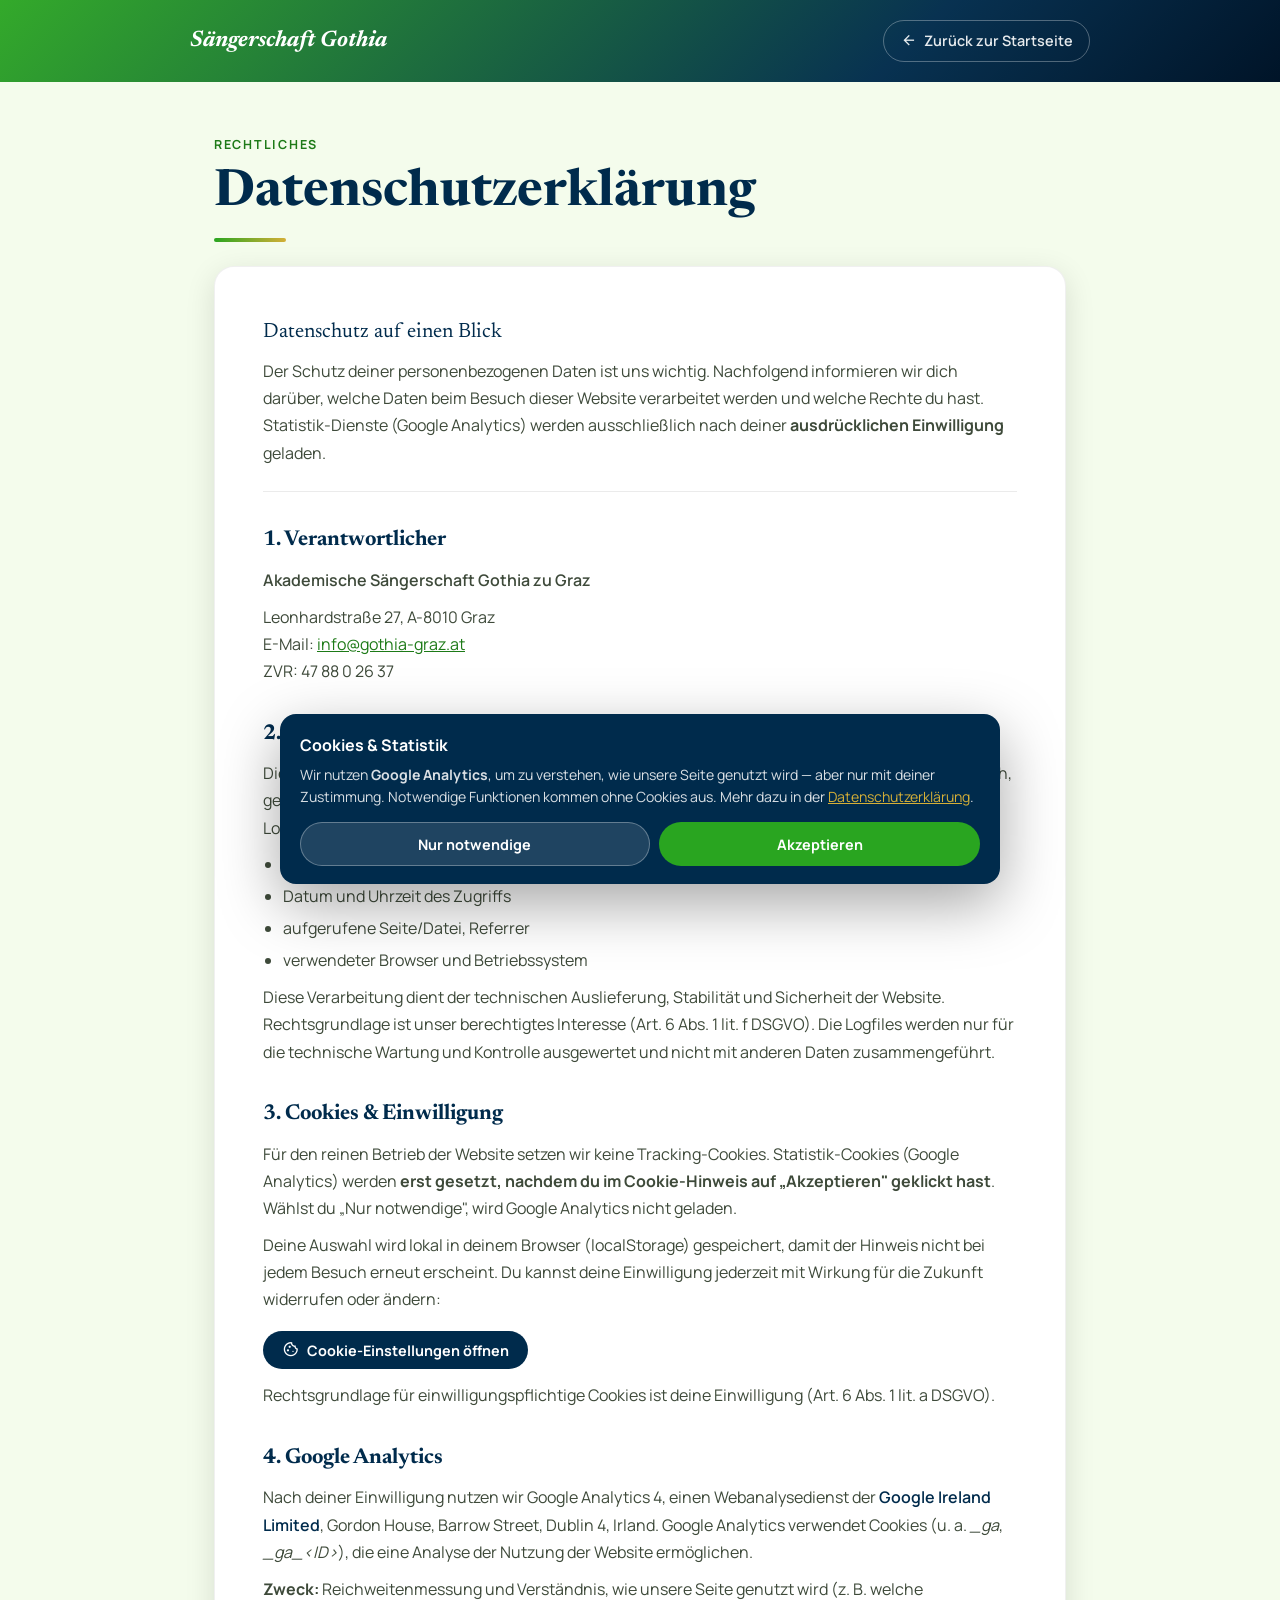
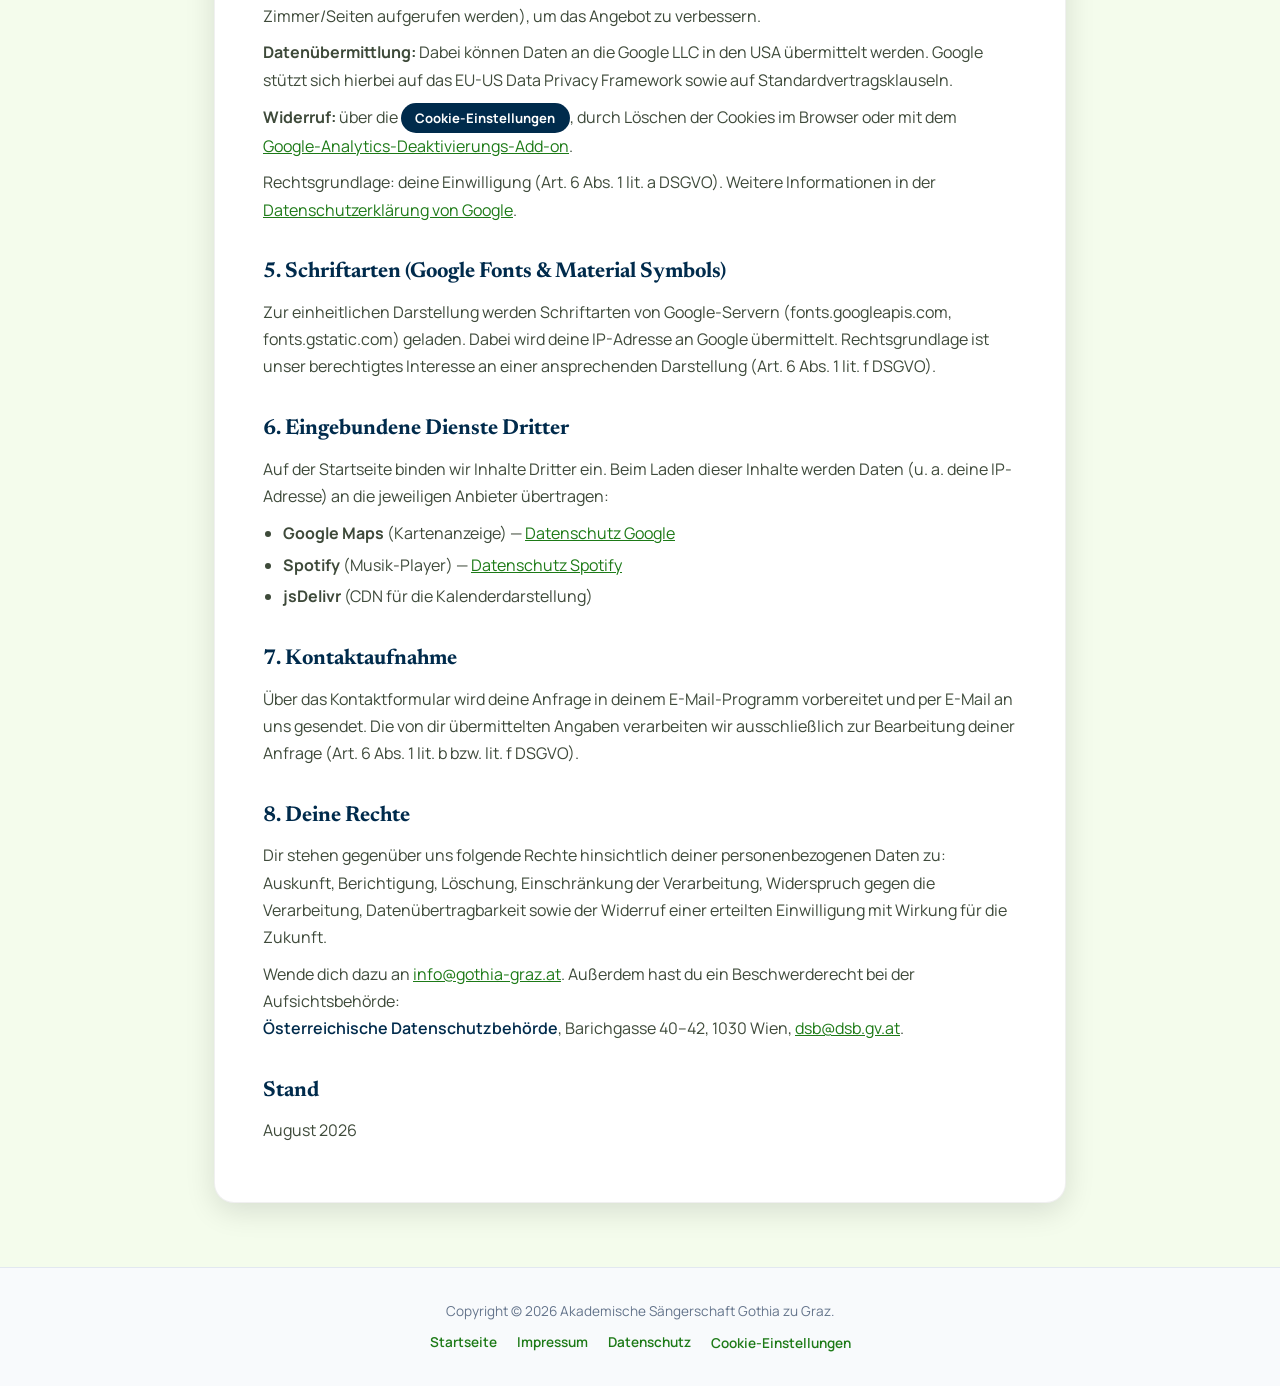
==== docs/datenschutz.html @ c9a230f4 "Cookie-Consent (Opt-in) + Datenschutzerklärung - Google Analytics lädt erst nach aktiver Zustimmung " ====
<!DOCTYPE html>
<html lang="de">
<head>
    <meta charset="utf-8"/>
    <meta content="width=device-width, initial-scale=1.0" name="viewport"/>
    <!-- Cookie-Consent + Google Analytics (lädt erst nach Zustimmung) -->
    <script src="consent.js" defer></script>
    <title>Datenschutzerklärung — Akademische Sängerschaft Gothia zu Graz</title>
    <link href="https://fonts.googleapis.com/css2?family=Newsreader:ital,opsz,wght@0,6..72,200..800;1,6..72,200..800&family=Manrope:wght@200..800&display=swap" rel="stylesheet"/>
    <link href="https://fonts.googleapis.com/css2?family=Material+Symbols+Outlined:wght,FILL@100..700,0..1&display=swap" rel="stylesheet"/>
    <style>
        :root {
            --primary: #29a520;
            --primary-dark: #1d7a17;
            --navy: #002b4c;
            --gold: #d4af37;
            --surface: #f4fcec;
            --on-surface: #171d14;
            --on-surface-variant: #3e4a3a;
            --white: #ffffff;
            --font-headline: 'Newsreader', serif;
            --font-body: 'Manrope', sans-serif;
            --radius-lg: 1.25rem;
            --shadow-md: 0 8px 30px rgba(0,0,0,0.12);
            --transition: 0.28s cubic-bezier(0.23,1,0.32,1);
        }
        *, *::before, *::after { box-sizing: border-box; margin: 0; padding: 0; }
        html { scroll-behavior: smooth; }
        body {
            background: var(--surface);
            font-family: var(--font-body);
            color: var(--on-surface);
            line-height: 1.7;
            overflow-x: hidden;
        }
        a { color: var(--primary-dark); }

        .page-header {
            position: relative;
            background: linear-gradient(135deg, rgba(41,165,32,0.95) 0%, rgba(0,43,76,0.97) 70%, rgba(0,20,40,1) 100%);
            color: var(--white);
            padding: 1.25rem 1.5rem;
        }
        .page-header .bar {
            max-width: 900px; margin: 0 auto;
            display: flex; align-items: center; justify-content: space-between;
            gap: 1rem; flex-wrap: wrap;
        }
        .brand {
            font-family: var(--font-headline); font-style: italic; font-weight: 700;
            font-size: 1.4rem; color: var(--white); text-decoration: none;
        }
        .back-link {
            display: inline-flex; align-items: center; gap: 0.4rem;
            color: rgba(255,255,255,0.9); text-decoration: none; font-weight: 600; font-size: 0.9rem;
            padding: 0.5rem 1rem; border: 1px solid rgba(255,255,255,0.3); border-radius: 99px;
            transition: background var(--transition), border-color var(--transition);
        }
        .back-link:hover { background: rgba(255,255,255,0.14); border-color: rgba(255,255,255,0.6); }
        .back-link .material-symbols-outlined { font-size: 1.1rem; }

        .page-title { max-width: 900px; margin: 3rem auto 1.5rem; padding: 0 1.5rem; }
        .page-title .eyebrow {
            display: inline-block; font-size: 0.78rem; font-weight: 700; letter-spacing: 0.14em;
            text-transform: uppercase; color: var(--primary-dark); margin-bottom: 0.6rem;
        }
        .page-title h1 {
            font-family: var(--font-headline); font-size: clamp(2.2rem, 6vw, 3.2rem);
            line-height: 1.1; color: var(--navy);
        }
        .page-title .title-bar {
            width: 72px; height: 4px;
            background: linear-gradient(90deg, var(--primary), var(--gold));
            border-radius: 4px; margin-top: 1rem;
        }

        main { max-width: 900px; margin: 0 auto 4rem; padding: 0 1.5rem; }
        .card {
            background: var(--white); border: 1px solid rgba(0,0,0,0.06);
            border-radius: var(--radius-lg); box-shadow: var(--shadow-md);
            padding: clamp(1.5rem, 4vw, 3rem);
        }
        .lead { font-family: var(--font-headline); font-size: 1.3rem; color: var(--navy); margin-bottom: 0.5rem; }
        .intro { color: var(--on-surface-variant); margin-bottom: 1.5rem; padding-bottom: 1.5rem; border-bottom: 1px solid rgba(0,0,0,0.08); }
        section.block { margin-top: 1.9rem; }
        section.block h2 { font-family: var(--font-headline); font-size: 1.35rem; color: var(--navy); margin-bottom: 0.5rem; }
        section.block p { color: var(--on-surface-variant); margin-bottom: 0.6rem; }
        section.block ul { color: var(--on-surface-variant); margin: 0.3rem 0 0.6rem 1.25rem; }
        section.block li { margin-bottom: 0.3rem; }
        .addr { font-weight: 600; color: var(--navy); }
        .btn-settings {
            display: inline-flex; align-items: center; gap: 0.4rem;
            background: var(--navy); color: var(--white); border: none; cursor: pointer;
            font-family: inherit; font-weight: 700; font-size: 0.9rem;
            padding: 0.6rem 1.2rem; border-radius: 99px; margin-top: 0.5rem;
            transition: background var(--transition), transform var(--transition);
        }
        .btn-settings:hover { background: #013a66; transform: translateY(-1px); }

        footer {
            background: #f8fafc; border-top: 1px solid #e2e8f0;
            padding: 2rem 1.5rem; text-align: center; color: #64748b; font-size: 0.85rem;
        }
        footer a { color: var(--primary-dark); text-decoration: none; font-weight: 600; }
        footer a:hover { text-decoration: underline; }
        footer .legal { margin-top: 0.5rem; display: flex; gap: 1.25rem; justify-content: center; flex-wrap: wrap; }
        footer .legal button {
            background: none; border: none; cursor: pointer; color: var(--primary-dark);
            font-weight: 600; font-size: 0.85rem; font-family: inherit; padding: 0;
        }
        footer .legal button:hover { text-decoration: underline; }
    </style>
</head>
<body>
    <header class="page-header">
        <div class="bar">
            <a href="index.html" class="brand">Sängerschaft Gothia</a>
            <a href="index.html" class="back-link">
                <span class="material-symbols-outlined">arrow_back</span>
                Zurück zur Startseite
            </a>
        </div>
    </header>

    <div class="page-title">
        <span class="eyebrow">Rechtliches</span>
        <h1>Datenschutzerklärung</h1>
        <div class="title-bar"></div>
    </div>

    <main>
        <div class="card">
            <p class="lead">Datenschutz auf einen Blick</p>
            <p class="intro">Der Schutz deiner personenbezogenen Daten ist uns wichtig. Nachfolgend informieren wir dich darüber, welche Daten beim Besuch dieser Website verarbeitet werden und welche Rechte du hast. Statistik-Dienste (Google Analytics) werden ausschließlich nach deiner <strong>ausdrücklichen Einwilligung</strong> geladen.</p>

            <section class="block">
                <h2>1. Verantwortlicher</h2>
                <p class="addr">Akademische Sängerschaft Gothia zu Graz</p>
                <p>Leonhardstraße 27, A-8010 Graz<br>
                E-Mail: <a href="mailto:info@gothia-graz.at">info@gothia-graz.at</a><br>
                ZVR: 47 88 0 26 37</p>
            </section>

            <section class="block">
                <h2>2. Hosting &amp; Server-Logfiles</h2>
                <p>Diese Website wird bei der <span class="addr">World4You Internet Services GmbH</span>, Hafenstraße 35, 4020 Linz, Österreich, gehostet. Beim Aufruf der Seiten werden vom Server automatisch Zugriffsdaten in sogenannten Logfiles verarbeitet:</p>
                <ul>
                    <li>IP-Adresse des anfragenden Geräts</li>
                    <li>Datum und Uhrzeit des Zugriffs</li>
                    <li>aufgerufene Seite/Datei, Referrer</li>
                    <li>verwendeter Browser und Betriebssystem</li>
                </ul>
                <p>Diese Verarbeitung dient der technischen Auslieferung, Stabilität und Sicherheit der Website. Rechtsgrundlage ist unser berechtigtes Interesse (Art. 6 Abs. 1 lit. f DSGVO). Die Logfiles werden nur für die technische Wartung und Kontrolle ausgewertet und nicht mit anderen Daten zusammengeführt.</p>
            </section>

            <section class="block">
                <h2>3. Cookies &amp; Einwilligung</h2>
                <p>Für den reinen Betrieb der Website setzen wir keine Tracking-Cookies. Statistik-Cookies (Google Analytics) werden <strong>erst gesetzt, nachdem du im Cookie-Hinweis auf „Akzeptieren" geklickt hast</strong>. Wählst du „Nur notwendige", wird Google Analytics nicht geladen.</p>
                <p>Deine Auswahl wird lokal in deinem Browser (localStorage) gespeichert, damit der Hinweis nicht bei jedem Besuch erneut erscheint. Du kannst deine Einwilligung jederzeit mit Wirkung für die Zukunft widerrufen oder ändern:</p>
                <button type="button" class="btn-settings" onclick="gothiaCookieSettings();return false;">
                    <span class="material-symbols-outlined" style="font-size:1.1rem;">cookie</span>
                    Cookie-Einstellungen öffnen
                </button>
                <p style="margin-top:0.8rem;">Rechtsgrundlage für einwilligungspflichtige Cookies ist deine Einwilligung (Art. 6 Abs. 1 lit. a DSGVO).</p>
            </section>

            <section class="block">
                <h2>4. Google Analytics</h2>
                <p>Nach deiner Einwilligung nutzen wir Google Analytics 4, einen Webanalysedienst der <span class="addr">Google Ireland Limited</span>, Gordon House, Barrow Street, Dublin 4, Irland. Google Analytics verwendet Cookies (u. a. <em>_ga</em>, <em>_ga_&lt;ID&gt;</em>), die eine Analyse der Nutzung der Website ermöglichen.</p>
                <p><strong>Zweck:</strong> Reichweitenmessung und Verständnis, wie unsere Seite genutzt wird (z. B. welche Zimmer/Seiten aufgerufen werden), um das Angebot zu verbessern.</p>
                <p><strong>Datenübermittlung:</strong> Dabei können Daten an die Google LLC in den USA übermittelt werden. Google stützt sich hierbei auf das EU-US Data Privacy Framework sowie auf Standardvertragsklauseln.</p>
                <p><strong>Widerruf:</strong> über die <button type="button" class="btn-settings" style="padding:0.35rem 0.9rem;font-size:0.82rem;margin:0;" onclick="gothiaCookieSettings();return false;">Cookie-Einstellungen</button>, durch Löschen der Cookies im Browser oder mit dem <a href="https://tools.google.com/dlpage/gaoptout" target="_blank" rel="noopener">Google-Analytics-Deaktivierungs-Add-on</a>.</p>
                <p>Rechtsgrundlage: deine Einwilligung (Art. 6 Abs. 1 lit. a DSGVO). Weitere Informationen in der <a href="https://policies.google.com/privacy" target="_blank" rel="noopener">Datenschutzerklärung von Google</a>.</p>
            </section>

            <section class="block">
                <h2>5. Schriftarten (Google Fonts &amp; Material Symbols)</h2>
                <p>Zur einheitlichen Darstellung werden Schriftarten von Google-Servern (fonts.googleapis.com, fonts.gstatic.com) geladen. Dabei wird deine IP-Adresse an Google übermittelt. Rechtsgrundlage ist unser berechtigtes Interesse an einer ansprechenden Darstellung (Art. 6 Abs. 1 lit. f DSGVO).</p>
            </section>

            <section class="block">
                <h2>6. Eingebundene Dienste Dritter</h2>
                <p>Auf der Startseite binden wir Inhalte Dritter ein. Beim Laden dieser Inhalte werden Daten (u. a. deine IP-Adresse) an die jeweiligen Anbieter übertragen:</p>
                <ul>
                    <li><strong>Google Maps</strong> (Kartenanzeige) — <a href="https://policies.google.com/privacy" target="_blank" rel="noopener">Datenschutz Google</a></li>
                    <li><strong>Spotify</strong> (Musik-Player) — <a href="https://www.spotify.com/at/legal/privacy-policy/" target="_blank" rel="noopener">Datenschutz Spotify</a></li>
                    <li><strong>jsDelivr</strong> (CDN für die Kalenderdarstellung)</li>
                </ul>
            </section>

            <section class="block">
                <h2>7. Kontaktaufnahme</h2>
                <p>Über das Kontaktformular wird deine Anfrage in deinem E-Mail-Programm vorbereitet und per E-Mail an uns gesendet. Die von dir übermittelten Angaben verarbeiten wir ausschließlich zur Bearbeitung deiner Anfrage (Art. 6 Abs. 1 lit. b bzw. lit. f DSGVO).</p>
            </section>

            <section class="block">
                <h2>8. Deine Rechte</h2>
                <p>Dir stehen gegenüber uns folgende Rechte hinsichtlich deiner personenbezogenen Daten zu: Auskunft, Berichtigung, Löschung, Einschränkung der Verarbeitung, Widerspruch gegen die Verarbeitung, Datenübertragbarkeit sowie der Widerruf einer erteilten Einwilligung mit Wirkung für die Zukunft.</p>
                <p>Wende dich dazu an <a href="mailto:info@gothia-graz.at">info@gothia-graz.at</a>. Außerdem hast du ein Beschwerderecht bei der Aufsichtsbehörde:<br>
                <span class="addr">Österreichische Datenschutzbehörde</span>, Barichgasse 40–42, 1030 Wien, <a href="mailto:dsb@dsb.gv.at">dsb@dsb.gv.at</a>.</p>
            </section>

            <section class="block">
                <h2>Stand</h2>
                <p>August 2026</p>
            </section>
        </div>
    </main>

    <footer>
        <p>Copyright © 2026 Akademische Sängerschaft Gothia zu Graz.</p>
        <div class="legal">
            <a href="index.html">Startseite</a>
            <a href="impressum.html">Impressum</a>
            <a href="datenschutz.html">Datenschutz</a>
            <button type="button" onclick="gothiaCookieSettings();return false;">Cookie-Einstellungen</button>
        </div>
    </footer>
</body>
</html>
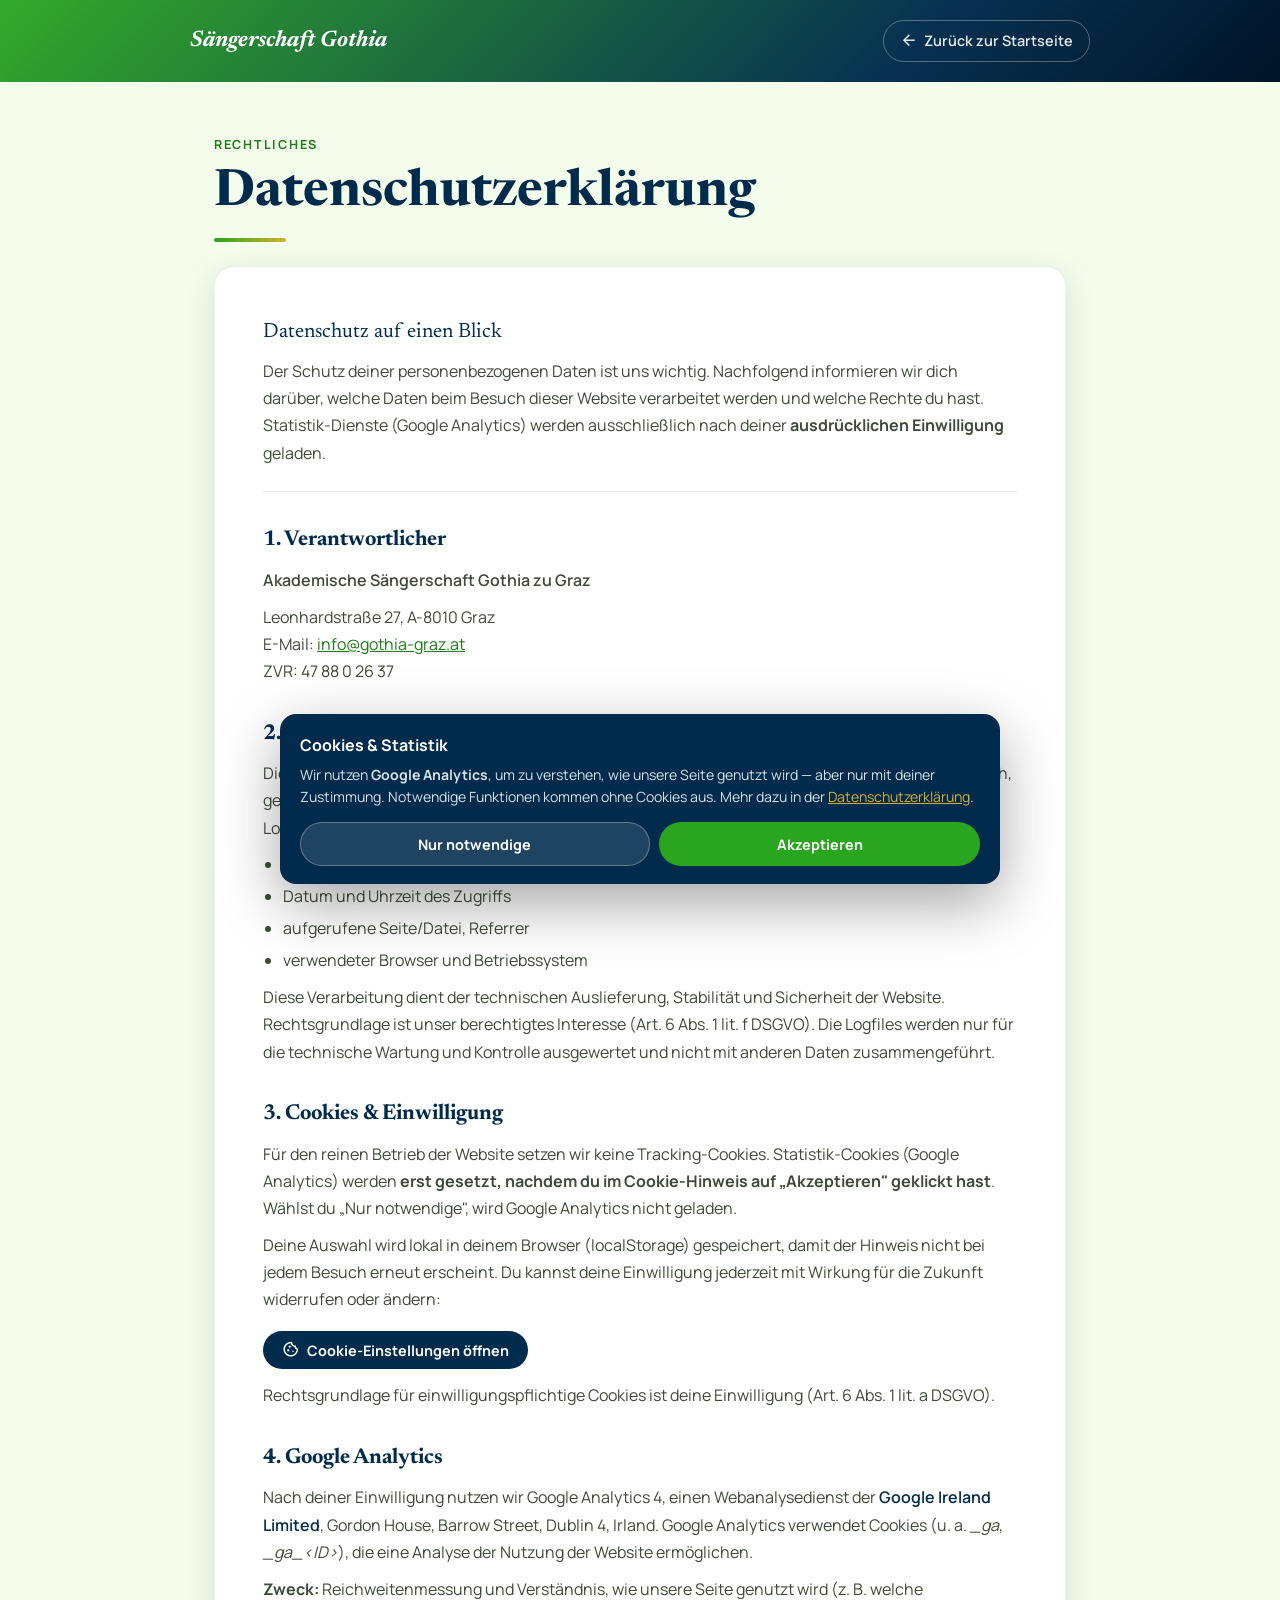
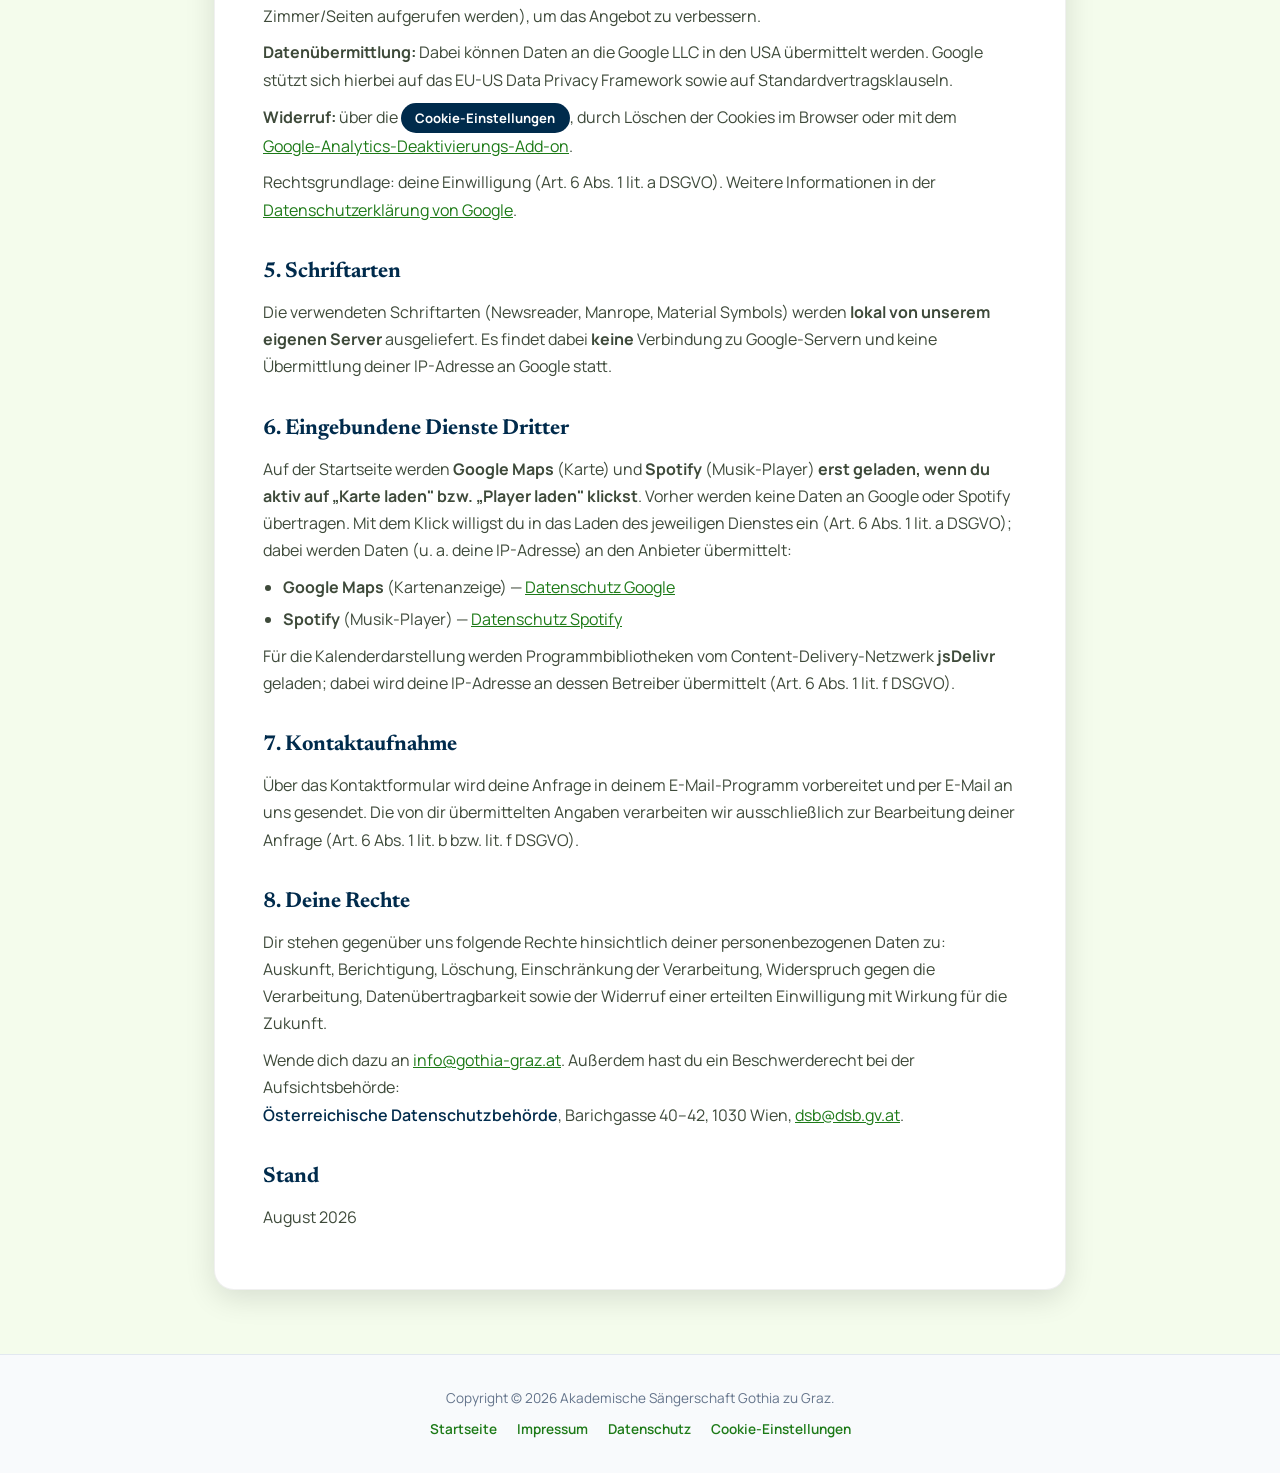
==== commit 2b118cbf: "DSGVO: Fonts selbst gehostet + Maps/Spotify Klick-zum-Laden - Google Fonts (Newsreader, Manrope) und" ====
--- a/docs/datenschutz.html
+++ b/docs/datenschutz.html
@@ -6,8 +6,7 @@
     <!-- Cookie-Consent + Google Analytics (lädt erst nach Zustimmung) -->
     <script src="consent.js" defer></script>
     <title>Datenschutzerklärung — Akademische Sängerschaft Gothia zu Graz</title>
-    <link href="https://fonts.googleapis.com/css2?family=Newsreader:ital,opsz,wght@0,6..72,200..800;1,6..72,200..800&family=Manrope:wght@200..800&display=swap" rel="stylesheet"/>
-    <link href="https://fonts.googleapis.com/css2?family=Material+Symbols+Outlined:wght,FILL@100..700,0..1&display=swap" rel="stylesheet"/>
+    <link href="fonts.css" rel="stylesheet"/>
     <style>
         :root {
             --primary: #29a520;
@@ -174,18 +173,18 @@
             </section>
 
             <section class="block">
-                <h2>5. Schriftarten (Google Fonts &amp; Material Symbols)</h2>
-                <p>Zur einheitlichen Darstellung werden Schriftarten von Google-Servern (fonts.googleapis.com, fonts.gstatic.com) geladen. Dabei wird deine IP-Adresse an Google übermittelt. Rechtsgrundlage ist unser berechtigtes Interesse an einer ansprechenden Darstellung (Art. 6 Abs. 1 lit. f DSGVO).</p>
+                <h2>5. Schriftarten</h2>
+                <p>Die verwendeten Schriftarten (Newsreader, Manrope, Material Symbols) werden <strong>lokal von unserem eigenen Server</strong> ausgeliefert. Es findet dabei <strong>keine</strong> Verbindung zu Google-Servern und keine Übermittlung deiner IP-Adresse an Google statt.</p>
             </section>
 
             <section class="block">
                 <h2>6. Eingebundene Dienste Dritter</h2>
-                <p>Auf der Startseite binden wir Inhalte Dritter ein. Beim Laden dieser Inhalte werden Daten (u. a. deine IP-Adresse) an die jeweiligen Anbieter übertragen:</p>
+                <p>Auf der Startseite werden <strong>Google Maps</strong> (Karte) und <strong>Spotify</strong> (Musik-Player) <strong>erst geladen, wenn du aktiv auf „Karte laden" bzw. „Player laden" klickst</strong>. Vorher werden keine Daten an Google oder Spotify übertragen. Mit dem Klick willigst du in das Laden des jeweiligen Dienstes ein (Art. 6 Abs. 1 lit. a DSGVO); dabei werden Daten (u. a. deine IP-Adresse) an den Anbieter übermittelt:</p>
                 <ul>
                     <li><strong>Google Maps</strong> (Kartenanzeige) — <a href="https://policies.google.com/privacy" target="_blank" rel="noopener">Datenschutz Google</a></li>
                     <li><strong>Spotify</strong> (Musik-Player) — <a href="https://www.spotify.com/at/legal/privacy-policy/" target="_blank" rel="noopener">Datenschutz Spotify</a></li>
-                    <li><strong>jsDelivr</strong> (CDN für die Kalenderdarstellung)</li>
                 </ul>
+                <p>Für die Kalenderdarstellung werden Programmbibliotheken vom Content-Delivery-Netzwerk <strong>jsDelivr</strong> geladen; dabei wird deine IP-Adresse an dessen Betreiber übermittelt (Art. 6 Abs. 1 lit. f DSGVO).</p>
             </section>
 
             <section class="block">
--- a/docs/fonts.css
+++ b/docs/fonts.css
@@ -0,0 +1,139 @@
+/* Selbst gehostete Schriften – keine Google-Server-Aufrufe.
+   Erzeugt aus den Google-Fonts-Stylesheets; Material Symbols auf
+   die verwendeten Icons subgesettet. */
+
+/* ── Newsreader & Manrope ── */
+/* cyrillic-ext */
+@font-face {
+  font-family: 'Manrope';
+  font-style: normal;
+  font-weight: 200 800;
+  font-display: swap;
+  src: url(fonts/xn7gYHE41ni1AdIRggqxSuXd.woff2) format('woff2');
+  unicode-range: U+0460-052F, U+1C80-1C8A, U+20B4, U+2DE0-2DFF, U+A640-A69F, U+FE2E-FE2F;
+}
+/* cyrillic */
+@font-face {
+  font-family: 'Manrope';
+  font-style: normal;
+  font-weight: 200 800;
+  font-display: swap;
+  src: url(fonts/xn7gYHE41ni1AdIRggOxSuXd.woff2) format('woff2');
+  unicode-range: U+0301, U+0400-045F, U+0490-0491, U+04B0-04B1, U+2116;
+}
+/* greek */
+@font-face {
+  font-family: 'Manrope';
+  font-style: normal;
+  font-weight: 200 800;
+  font-display: swap;
+  src: url(fonts/xn7gYHE41ni1AdIRggSxSuXd.woff2) format('woff2');
+  unicode-range: U+0370-0377, U+037A-037F, U+0384-038A, U+038C, U+038E-03A1, U+03A3-03FF;
+}
+/* vietnamese */
+@font-face {
+  font-family: 'Manrope';
+  font-style: normal;
+  font-weight: 200 800;
+  font-display: swap;
+  src: url(fonts/xn7gYHE41ni1AdIRggixSuXd.woff2) format('woff2');
+  unicode-range: U+0102-0103, U+0110-0111, U+0128-0129, U+0168-0169, U+01A0-01A1, U+01AF-01B0, U+0300-0301, U+0303-0304, U+0308-0309, U+0323, U+0329, U+1EA0-1EF9, U+20AB;
+}
+/* latin-ext */
+@font-face {
+  font-family: 'Manrope';
+  font-style: normal;
+  font-weight: 200 800;
+  font-display: swap;
+  src: url(fonts/xn7gYHE41ni1AdIRggmxSuXd.woff2) format('woff2');
+  unicode-range: U+0100-02BA, U+02BD-02C5, U+02C7-02CC, U+02CE-02D7, U+02DD-02FF, U+0304, U+0308, U+0329, U+1D00-1DBF, U+1E00-1E9F, U+1EF2-1EFF, U+2020, U+20A0-20AB, U+20AD-20C0, U+2113, U+2C60-2C7F, U+A720-A7FF;
+}
+/* latin */
+@font-face {
+  font-family: 'Manrope';
+  font-style: normal;
+  font-weight: 200 800;
+  font-display: swap;
+  src: url(fonts/xn7gYHE41ni1AdIRggexSg.woff2) format('woff2');
+  unicode-range: U+0000-00FF, U+0131, U+0152-0153, U+02BB-02BC, U+02C6, U+02DA, U+02DC, U+0304, U+0308, U+0329, U+2000-206F, U+20AC, U+2122, U+2191, U+2193, U+2212, U+2215, U+FEFF, U+FFFD;
+}
+/* vietnamese */
+@font-face {
+  font-family: 'Newsreader';
+  font-style: italic;
+  font-weight: 200 800;
+  font-display: swap;
+  src: url(fonts/cY9CfjOCX1hbuyalUrK439vCgYhCFpY.woff2) format('woff2');
+  unicode-range: U+0102-0103, U+0110-0111, U+0128-0129, U+0168-0169, U+01A0-01A1, U+01AF-01B0, U+0300-0301, U+0303-0304, U+0308-0309, U+0323, U+0329, U+1EA0-1EF9, U+20AB;
+}
+/* latin-ext */
+@font-face {
+  font-family: 'Newsreader';
+  font-style: italic;
+  font-weight: 200 800;
+  font-display: swap;
+  src: url(fonts/cY9CfjOCX1hbuyalUrK439vCgIhCFpY.woff2) format('woff2');
+  unicode-range: U+0100-02BA, U+02BD-02C5, U+02C7-02CC, U+02CE-02D7, U+02DD-02FF, U+0304, U+0308, U+0329, U+1D00-1DBF, U+1E00-1E9F, U+1EF2-1EFF, U+2020, U+20A0-20AB, U+20AD-20C0, U+2113, U+2C60-2C7F, U+A720-A7FF;
+}
+/* latin */
+@font-face {
+  font-family: 'Newsreader';
+  font-style: italic;
+  font-weight: 200 800;
+  font-display: swap;
+  src: url(fonts/cY9CfjOCX1hbuyalUrK439vCjohC.woff2) format('woff2');
+  unicode-range: U+0000-00FF, U+0131, U+0152-0153, U+02BB-02BC, U+02C6, U+02DA, U+02DC, U+0304, U+0308, U+0329, U+2000-206F, U+20AC, U+2122, U+2191, U+2193, U+2212, U+2215, U+FEFF, U+FFFD;
+}
+/* vietnamese */
+@font-face {
+  font-family: 'Newsreader';
+  font-style: normal;
+  font-weight: 200 800;
+  font-display: swap;
+  src: url(fonts/cY9AfjOCX1hbuyalUrK439HyjJBG.woff2) format('woff2');
+  unicode-range: U+0102-0103, U+0110-0111, U+0128-0129, U+0168-0169, U+01A0-01A1, U+01AF-01B0, U+0300-0301, U+0303-0304, U+0308-0309, U+0323, U+0329, U+1EA0-1EF9, U+20AB;
+}
+/* latin-ext */
+@font-face {
+  font-family: 'Newsreader';
+  font-style: normal;
+  font-weight: 200 800;
+  font-display: swap;
+  src: url(fonts/cY9AfjOCX1hbuyalUrK439DyjJBG.woff2) format('woff2');
+  unicode-range: U+0100-02BA, U+02BD-02C5, U+02C7-02CC, U+02CE-02D7, U+02DD-02FF, U+0304, U+0308, U+0329, U+1D00-1DBF, U+1E00-1E9F, U+1EF2-1EFF, U+2020, U+20A0-20AB, U+20AD-20C0, U+2113, U+2C60-2C7F, U+A720-A7FF;
+}
+/* latin */
+@font-face {
+  font-family: 'Newsreader';
+  font-style: normal;
+  font-weight: 200 800;
+  font-display: swap;
+  src: url(fonts/cY9AfjOCX1hbuyalUrK4397yjA.woff2) format('woff2');
+  unicode-range: U+0000-00FF, U+0131, U+0152-0153, U+02BB-02BC, U+02C6, U+02DA, U+02DC, U+0304, U+0308, U+0329, U+2000-206F, U+20AC, U+2122, U+2191, U+2193, U+2212, U+2215, U+FEFF, U+FFFD;
+}
+
+/* ── Material Symbols Outlined (Subset) ── */
+@font-face {
+  font-family: 'Material Symbols Outlined';
+  font-style: normal;
+  font-weight: 400;
+  font-display: swap;
+  src: url(fonts/material-symbols-subset.woff2) format('woff2');
+  unicode-range: U+20, U+33, U+5f, U+61-69, U+6b-77, U+79;
+}
+
+.material-symbols-outlined {
+  font-family: 'Material Symbols Outlined';
+  font-weight: normal;
+  font-style: normal;
+  font-size: 24px;
+  line-height: 1;
+  letter-spacing: normal;
+  text-transform: none;
+  display: inline-block;
+  white-space: nowrap;
+  word-wrap: normal;
+  direction: ltr;
+  -webkit-font-feature-settings: 'liga';
+  -webkit-font-smoothing: antialiased;
+}
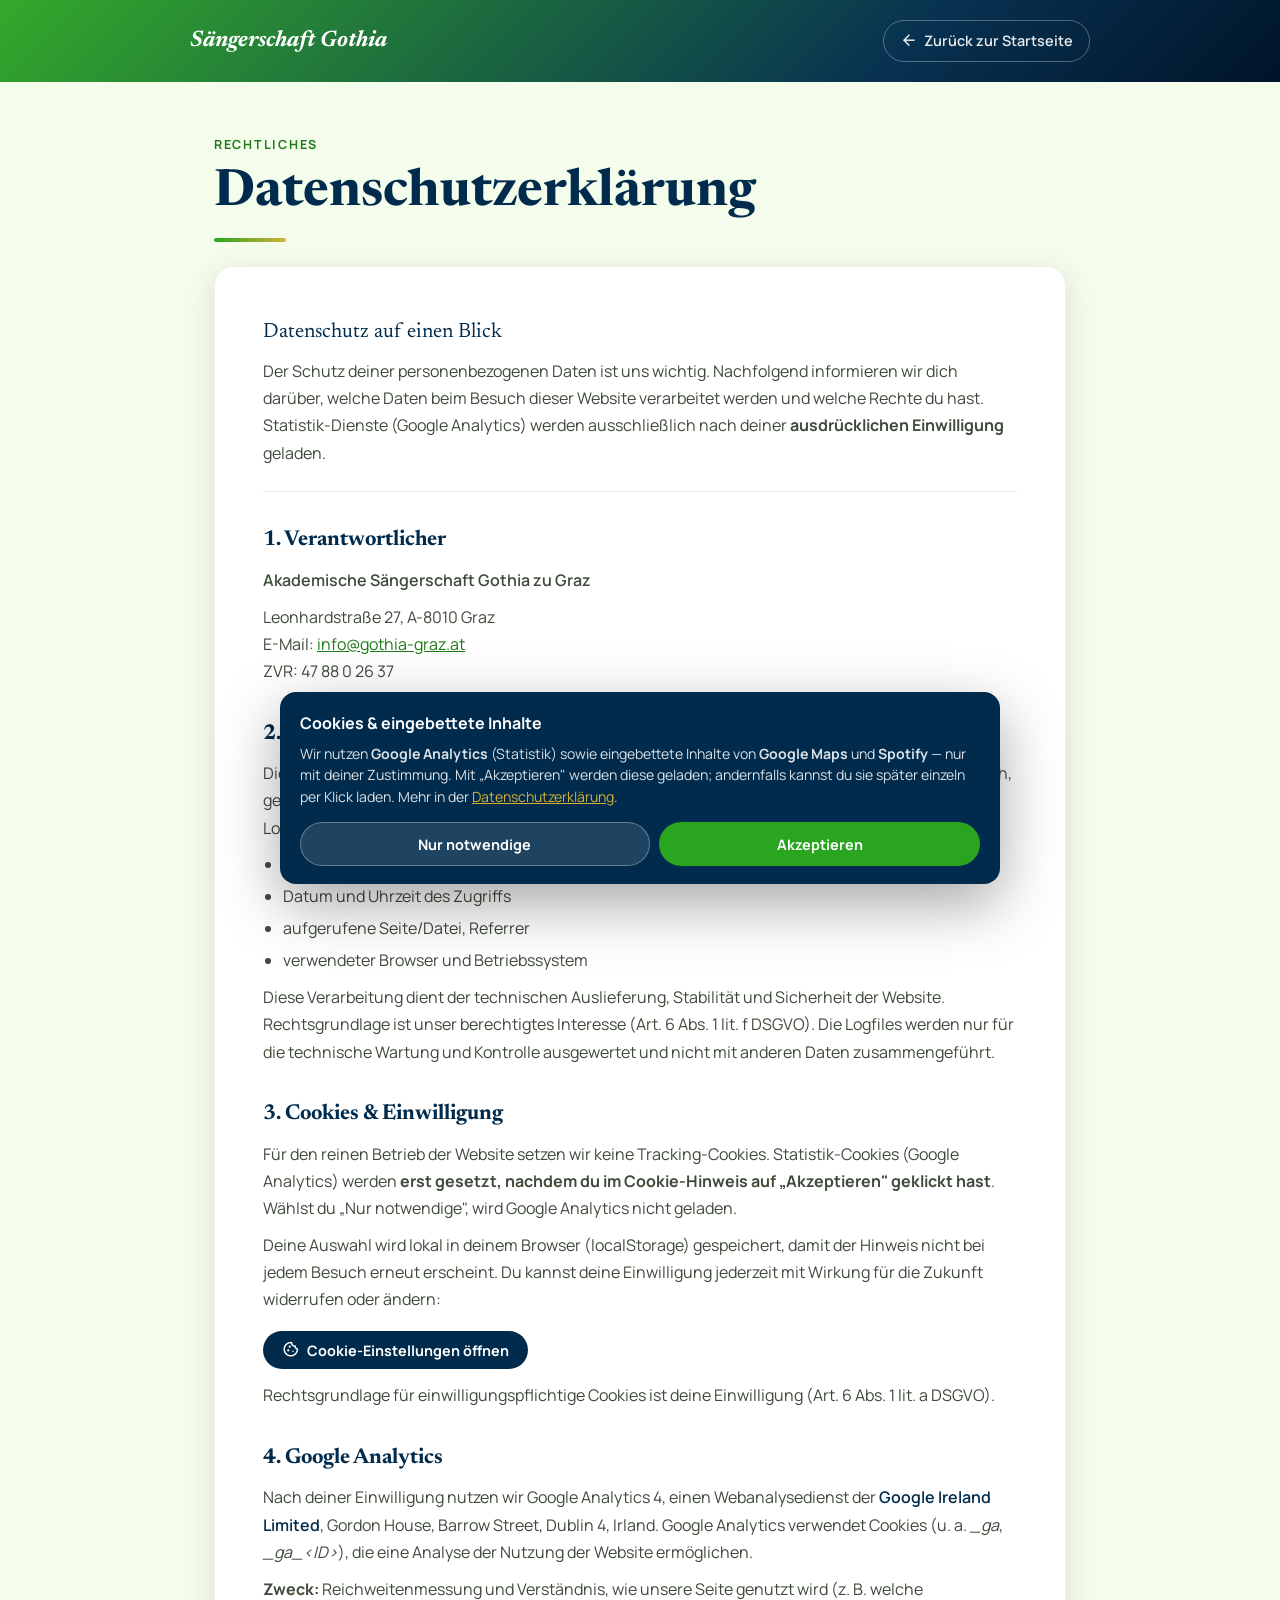
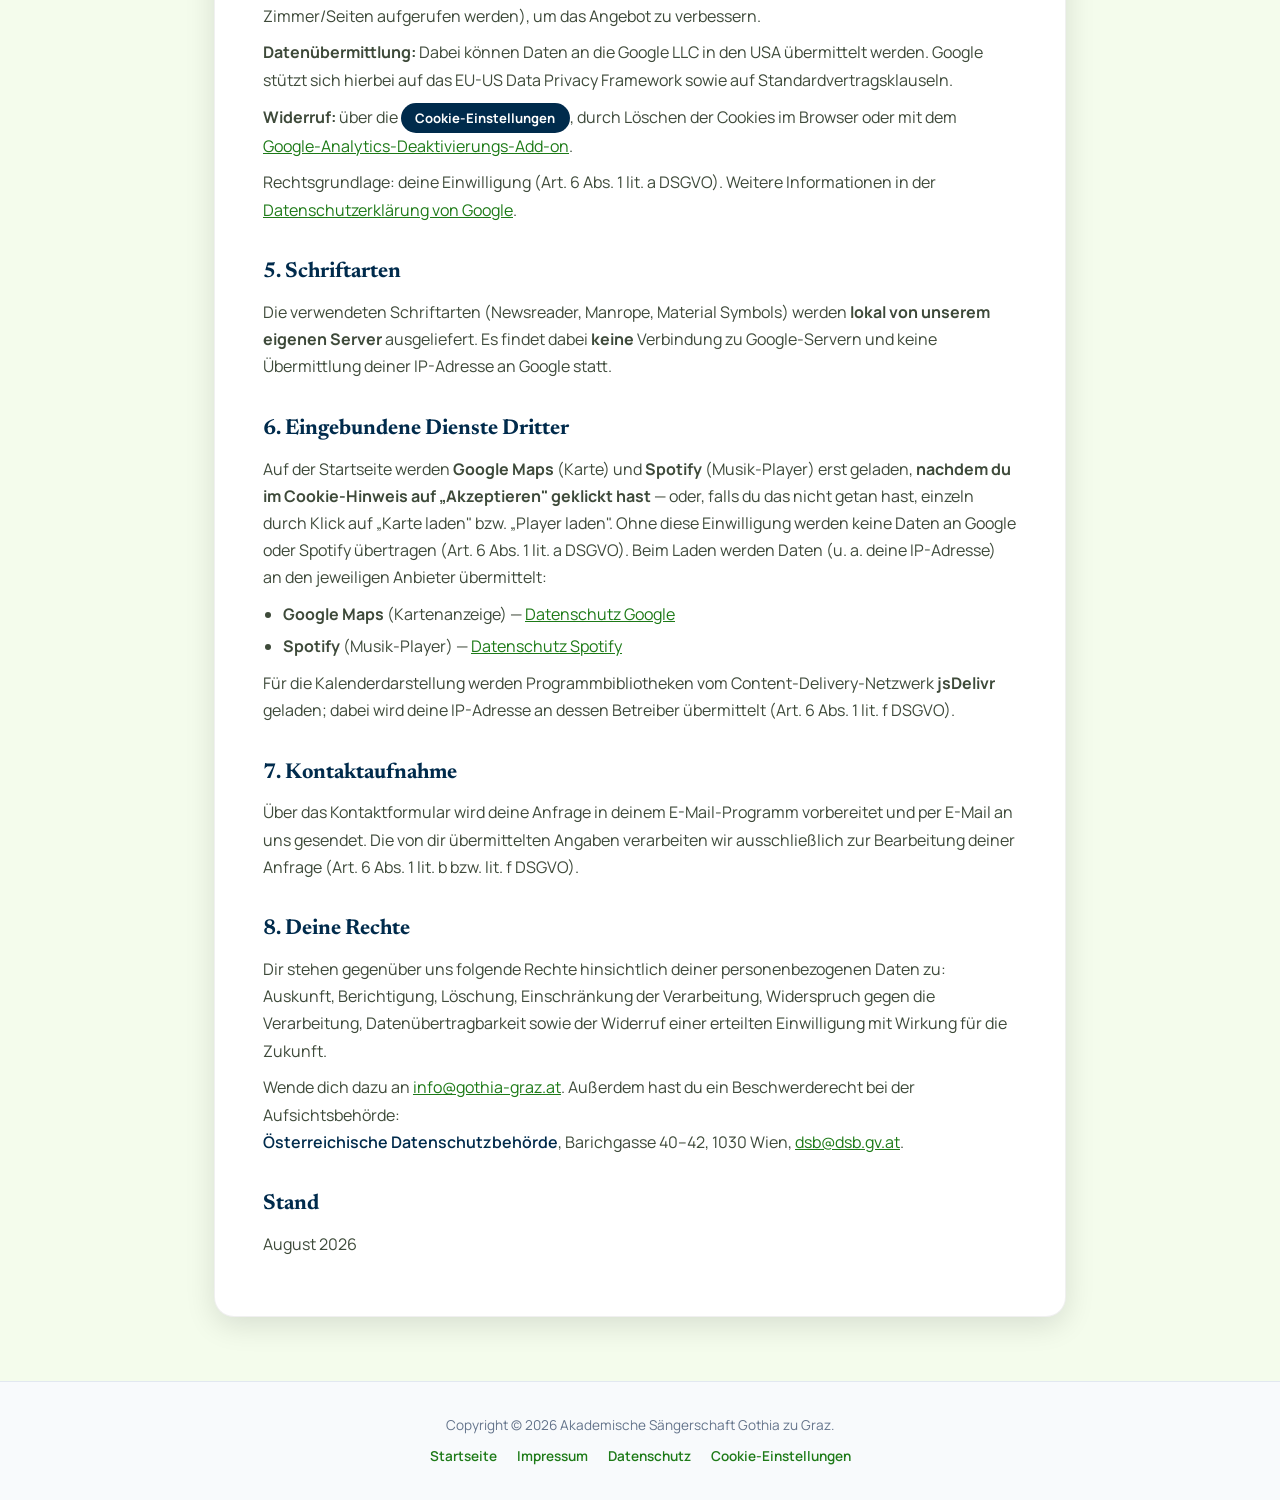
==== commit 949ef3b8: "Maps/Spotify nach Cookie-Zustimmung automatisch laden - Nach "Akzeptieren" laden Google Maps & Spoti" ====
--- a/docs/datenschutz.html
+++ b/docs/datenschutz.html
@@ -4,7 +4,7 @@
     <meta charset="utf-8"/>
     <meta content="width=device-width, initial-scale=1.0" name="viewport"/>
     <!-- Cookie-Consent + Google Analytics (lädt erst nach Zustimmung) -->
-    <script src="consent.js" defer></script>
+    <script src="consent.js?v=2" defer></script>
     <title>Datenschutzerklärung — Akademische Sängerschaft Gothia zu Graz</title>
     <link href="fonts.css" rel="stylesheet"/>
     <style>
@@ -179,7 +179,7 @@
 
             <section class="block">
                 <h2>6. Eingebundene Dienste Dritter</h2>
-                <p>Auf der Startseite werden <strong>Google Maps</strong> (Karte) und <strong>Spotify</strong> (Musik-Player) <strong>erst geladen, wenn du aktiv auf „Karte laden" bzw. „Player laden" klickst</strong>. Vorher werden keine Daten an Google oder Spotify übertragen. Mit dem Klick willigst du in das Laden des jeweiligen Dienstes ein (Art. 6 Abs. 1 lit. a DSGVO); dabei werden Daten (u. a. deine IP-Adresse) an den Anbieter übermittelt:</p>
+                <p>Auf der Startseite werden <strong>Google Maps</strong> (Karte) und <strong>Spotify</strong> (Musik-Player) erst geladen, <strong>nachdem du im Cookie-Hinweis auf „Akzeptieren" geklickt hast</strong> — oder, falls du das nicht getan hast, einzeln durch Klick auf „Karte laden" bzw. „Player laden". Ohne diese Einwilligung werden keine Daten an Google oder Spotify übertragen (Art. 6 Abs. 1 lit. a DSGVO). Beim Laden werden Daten (u. a. deine IP-Adresse) an den jeweiligen Anbieter übermittelt:</p>
                 <ul>
                     <li><strong>Google Maps</strong> (Kartenanzeige) — <a href="https://policies.google.com/privacy" target="_blank" rel="noopener">Datenschutz Google</a></li>
                     <li><strong>Spotify</strong> (Musik-Player) — <a href="https://www.spotify.com/at/legal/privacy-policy/" target="_blank" rel="noopener">Datenschutz Spotify</a></li>
